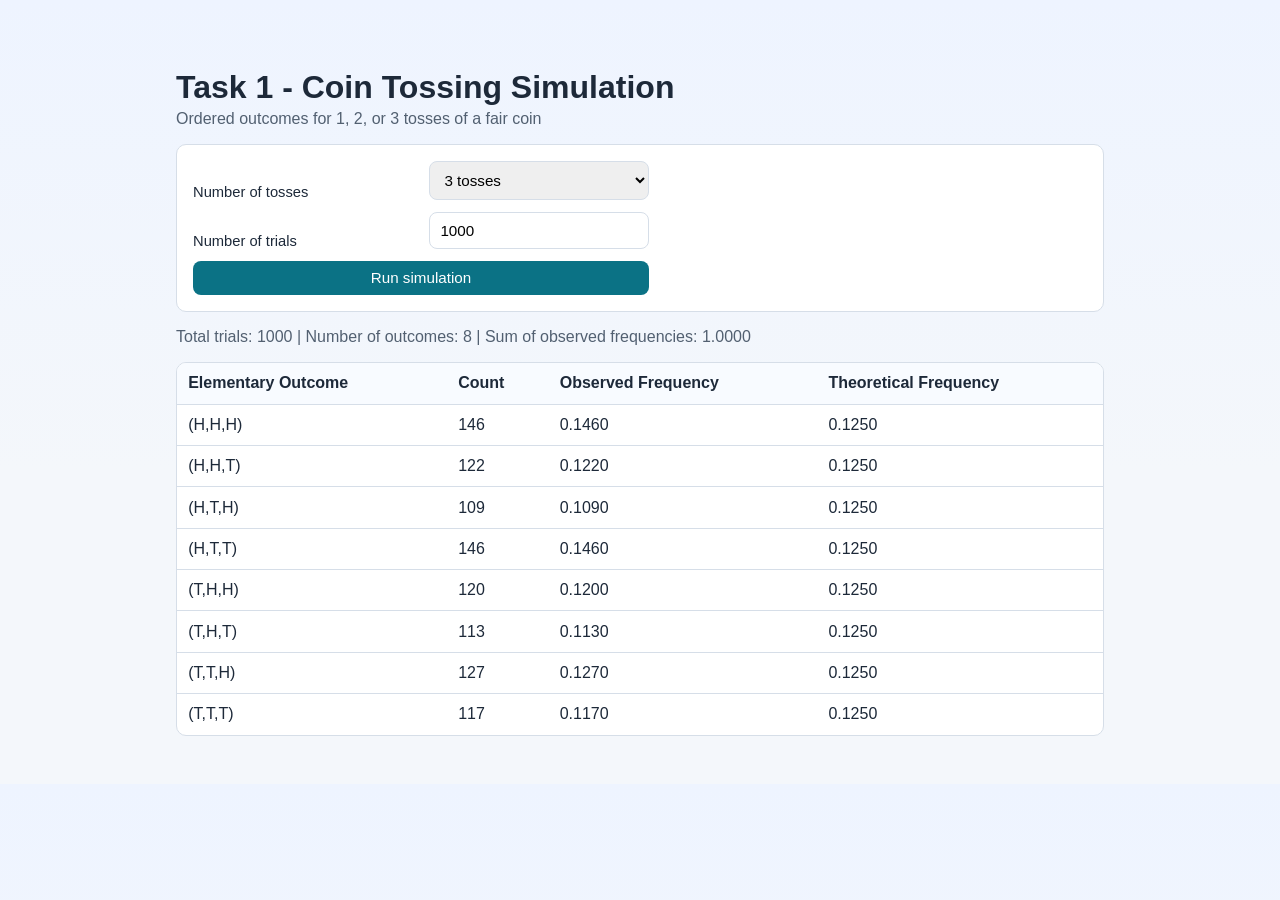
==== Task1_CoinTossing_solution/simulation/index.html @ 24a4aead "Add Task 1 coin tossing solution and simulation" ====
<!doctype html>
<html lang="en">
  <head>
    <meta charset="UTF-8" />
    <meta name="viewport" content="width=device-width, initial-scale=1.0" />
    <title>Coin Tossing Simulation</title>
    <link rel="stylesheet" href="styles.css" />
  </head>
  <body>
    <main class="container">
      <h1>Task 1 - Coin Tossing Simulation</h1>
      <p class="subtitle">Ordered outcomes for 1, 2, or 3 tosses of a fair coin</p>

      <section class="controls">
        <label for="tossCount">Number of tosses</label>
        <select id="tossCount">
          <option value="1">1 toss</option>
          <option value="2">2 tosses</option>
          <option value="3" selected>3 tosses</option>
        </select>

        <label for="trialCount">Number of trials</label>
        <input id="trialCount" type="number" min="1" step="1" value="1000" />

        <button id="runBtn" type="button">Run simulation</button>
      </section>

      <section class="summary" id="summary"></section>

      <section class="results">
        <table>
          <thead>
            <tr>
              <th>Elementary Outcome</th>
              <th>Count</th>
              <th>Observed Frequency</th>
              <th>Theoretical Frequency</th>
            </tr>
          </thead>
          <tbody id="resultsBody"></tbody>
        </table>
      </section>
    </main>

    <script src="script.js"></script>
  </body>
</html>
---- Task1_CoinTossing_solution/simulation/styles.css ----
:root {
  --bg: #f4f7fb;
  --panel: #ffffff;
  --text: #1d2939;
  --muted: #526071;
  --accent: #0b7285;
  --border: #d6dee8;
}

* {
  box-sizing: border-box;
}

body {
  margin: 0;
  font-family: "Segoe UI", Tahoma, Geneva, Verdana, sans-serif;
  color: var(--text);
  background: linear-gradient(180deg, #eef4ff 0%, var(--bg) 60%);
}

.container {
  max-width: 960px;
  margin: 2rem auto;
  padding: 1rem;
}

h1 {
  margin-bottom: 0.25rem;
}

.subtitle {
  margin-top: 0;
  color: var(--muted);
}

.controls {
  display: grid;
  grid-template-columns: repeat(2, minmax(140px, 220px));
  gap: 0.75rem 1rem;
  align-items: end;
  background: var(--panel);
  padding: 1rem;
  border: 1px solid var(--border);
  border-radius: 10px;
}

label {
  font-size: 0.92rem;
}

input,
select,
button {
  width: 100%;
  padding: 0.55rem 0.65rem;
  border-radius: 8px;
  border: 1px solid var(--border);
  font-size: 0.95rem;
}

button {
  grid-column: span 2;
  background: var(--accent);
  color: #fff;
  border: none;
  cursor: pointer;
}

button:hover {
  filter: brightness(1.05);
}

.summary {
  margin: 1rem 0;
  color: var(--muted);
}

.results {
  overflow-x: auto;
  background: var(--panel);
  border: 1px solid var(--border);
  border-radius: 10px;
}

table {
  width: 100%;
  border-collapse: collapse;
}

th,
td {
  padding: 0.7rem;
  border-bottom: 1px solid var(--border);
  text-align: left;
}

th {
  background: #f8fbff;
}

tr:last-child td {
  border-bottom: none;
}

@media (max-width: 640px) {
  .controls {
    grid-template-columns: 1fr;
  }

  button {
    grid-column: span 1;
  }
}
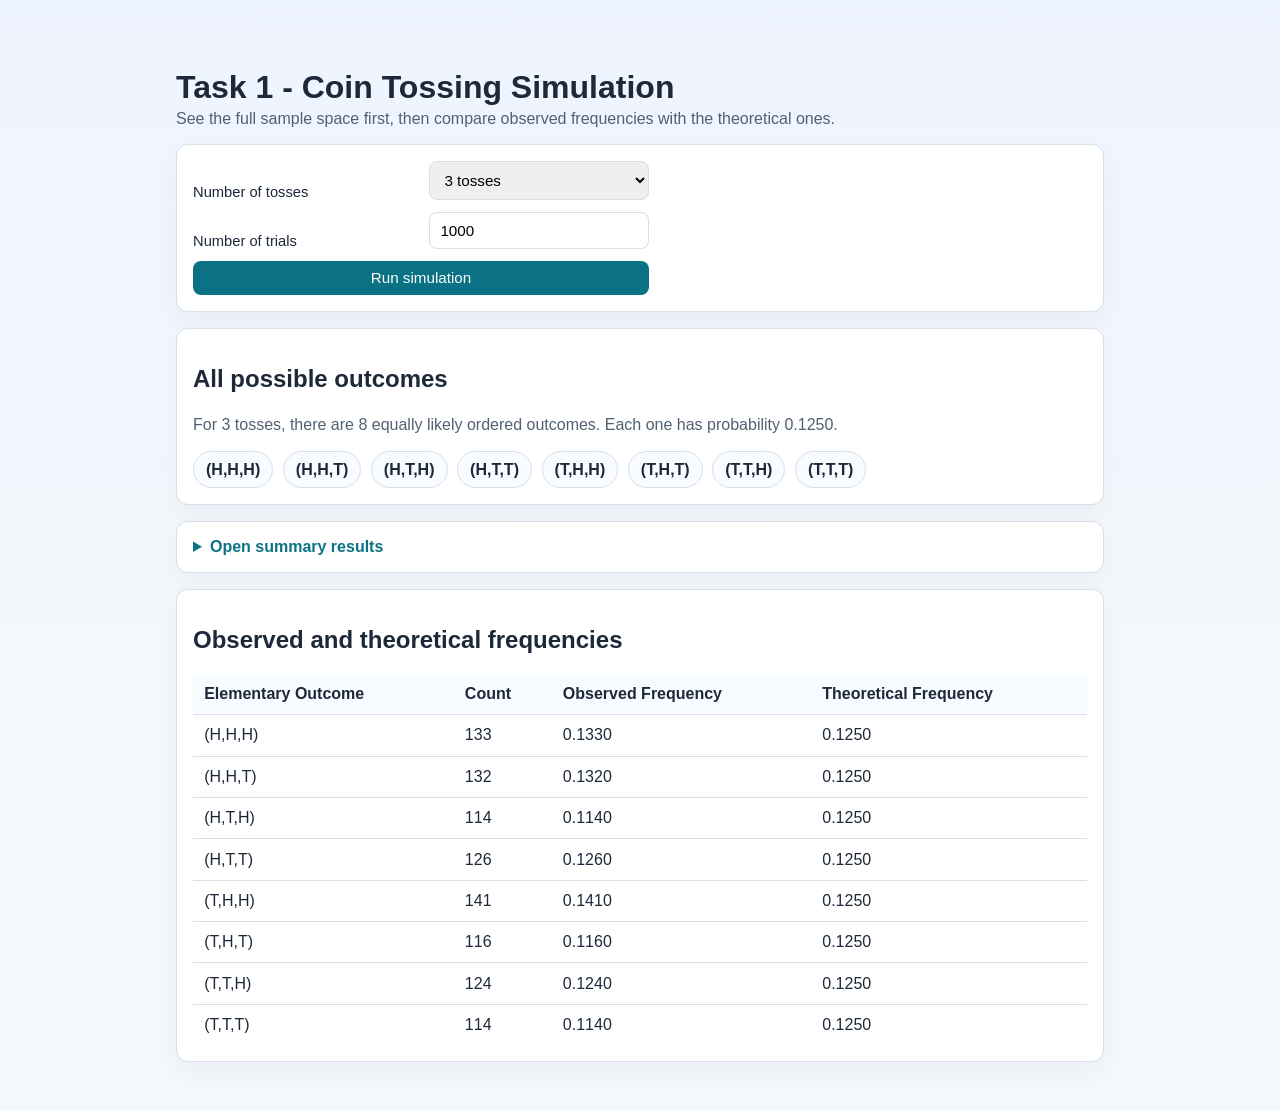
==== commit e244c5b5: "Improve Task 1-4 simulation clarity" ====
--- a/Task1_CoinTossing_solution/simulation/index.html
+++ b/Task1_CoinTossing_solution/simulation/index.html
@@ -9,9 +9,9 @@
   <body>
     <main class="container">
       <h1>Task 1 - Coin Tossing Simulation</h1>
-      <p class="subtitle">Ordered outcomes for 1, 2, or 3 tosses of a fair coin</p>
+      <p class="subtitle">See the full sample space first, then compare observed frequencies with the theoretical ones.</p>
 
-      <section class="controls">
+      <section class="panel controls">
         <label for="tossCount">Number of tosses</label>
         <select id="tossCount">
           <option value="1">1 toss</option>
@@ -25,9 +25,19 @@
         <button id="runBtn" type="button">Run simulation</button>
       </section>
 
-      <section class="summary" id="summary"></section>
+      <section class="panel">
+        <h2>All possible outcomes</h2>
+        <p class="panel-note" id="spaceInfo"></p>
+        <div class="chip-grid" id="sampleSpace"></div>
+      </section>
 
-      <section class="results">
+      <details class="panel summary-panel">
+        <summary>Open summary results</summary>
+        <div id="summary"></div>
+      </details>
+
+      <section class="panel results">
+        <h2>Observed and theoretical frequencies</h2>
         <table>
           <thead>
             <tr>
--- a/Task1_CoinTossing_solution/simulation/styles.css
+++ b/Task1_CoinTossing_solution/simulation/styles.css
@@ -33,19 +33,50 @@
   color: var(--muted);
 }
 
+.panel {
+  background: var(--panel);
+  border: 1px solid var(--border);
+  border-radius: 12px;
+  padding: 1rem;
+  margin-top: 1rem;
+  box-shadow: 0 10px 24px rgba(29, 41, 57, 0.04);
+}
+
 .controls {
   display: grid;
   grid-template-columns: repeat(2, minmax(140px, 220px));
   gap: 0.75rem 1rem;
   align-items: end;
-  background: var(--panel);
-  padding: 1rem;
-  border: 1px solid var(--border);
-  border-radius: 10px;
 }
 
 label {
   font-size: 0.92rem;
+}
+
+.panel-note {
+  margin: 0 0 0.9rem;
+  color: var(--muted);
+  line-height: 1.5;
+}
+
+.chip-grid {
+  display: flex;
+  flex-wrap: wrap;
+  gap: 0.6rem;
+}
+
+.chip {
+  padding: 0.52rem 0.75rem;
+  border-radius: 999px;
+  border: 1px solid var(--border);
+  background: #f8fbff;
+  font-weight: 600;
+}
+
+.summary-panel summary {
+  cursor: pointer;
+  font-weight: 600;
+  color: var(--accent);
 }
 
 input,
@@ -70,16 +101,8 @@
   filter: brightness(1.05);
 }
 
-.summary {
-  margin: 1rem 0;
-  color: var(--muted);
-}
-
 .results {
   overflow-x: auto;
-  background: var(--panel);
-  border: 1px solid var(--border);
-  border-radius: 10px;
 }
 
 table {
